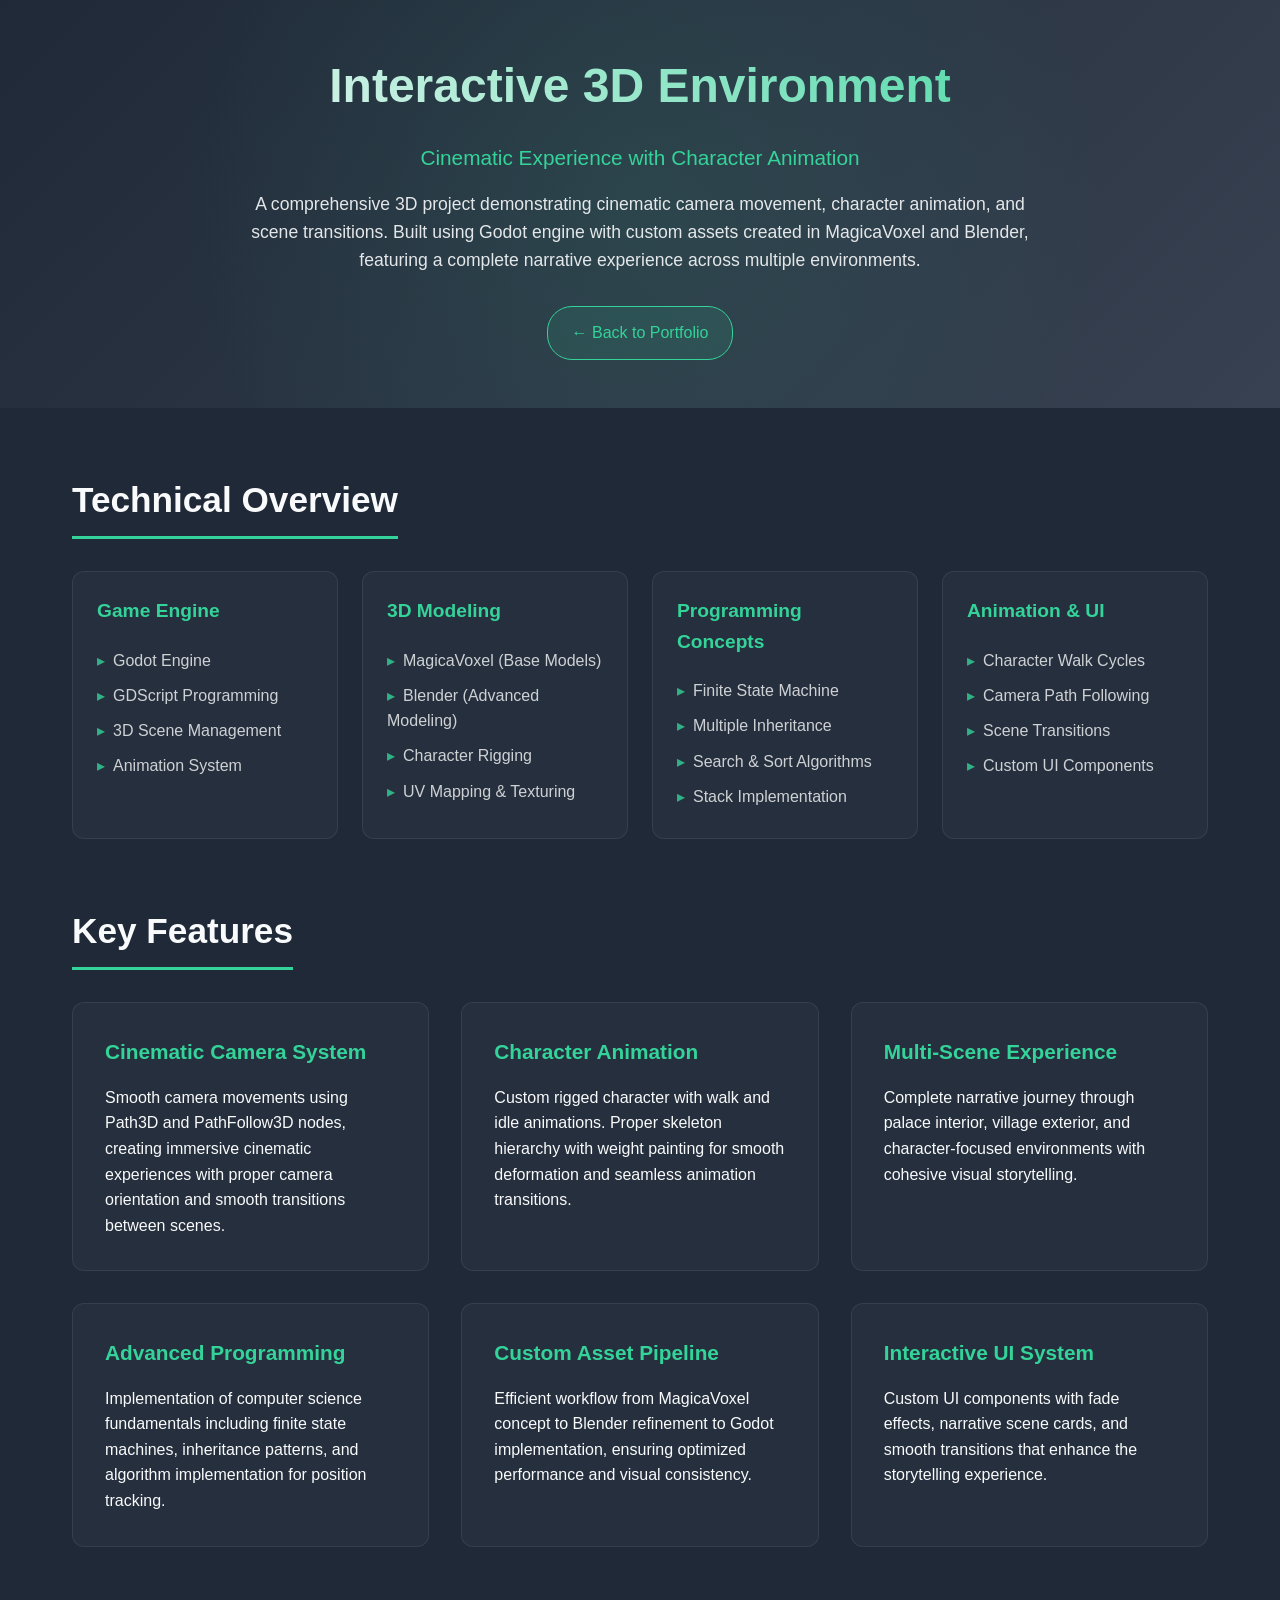
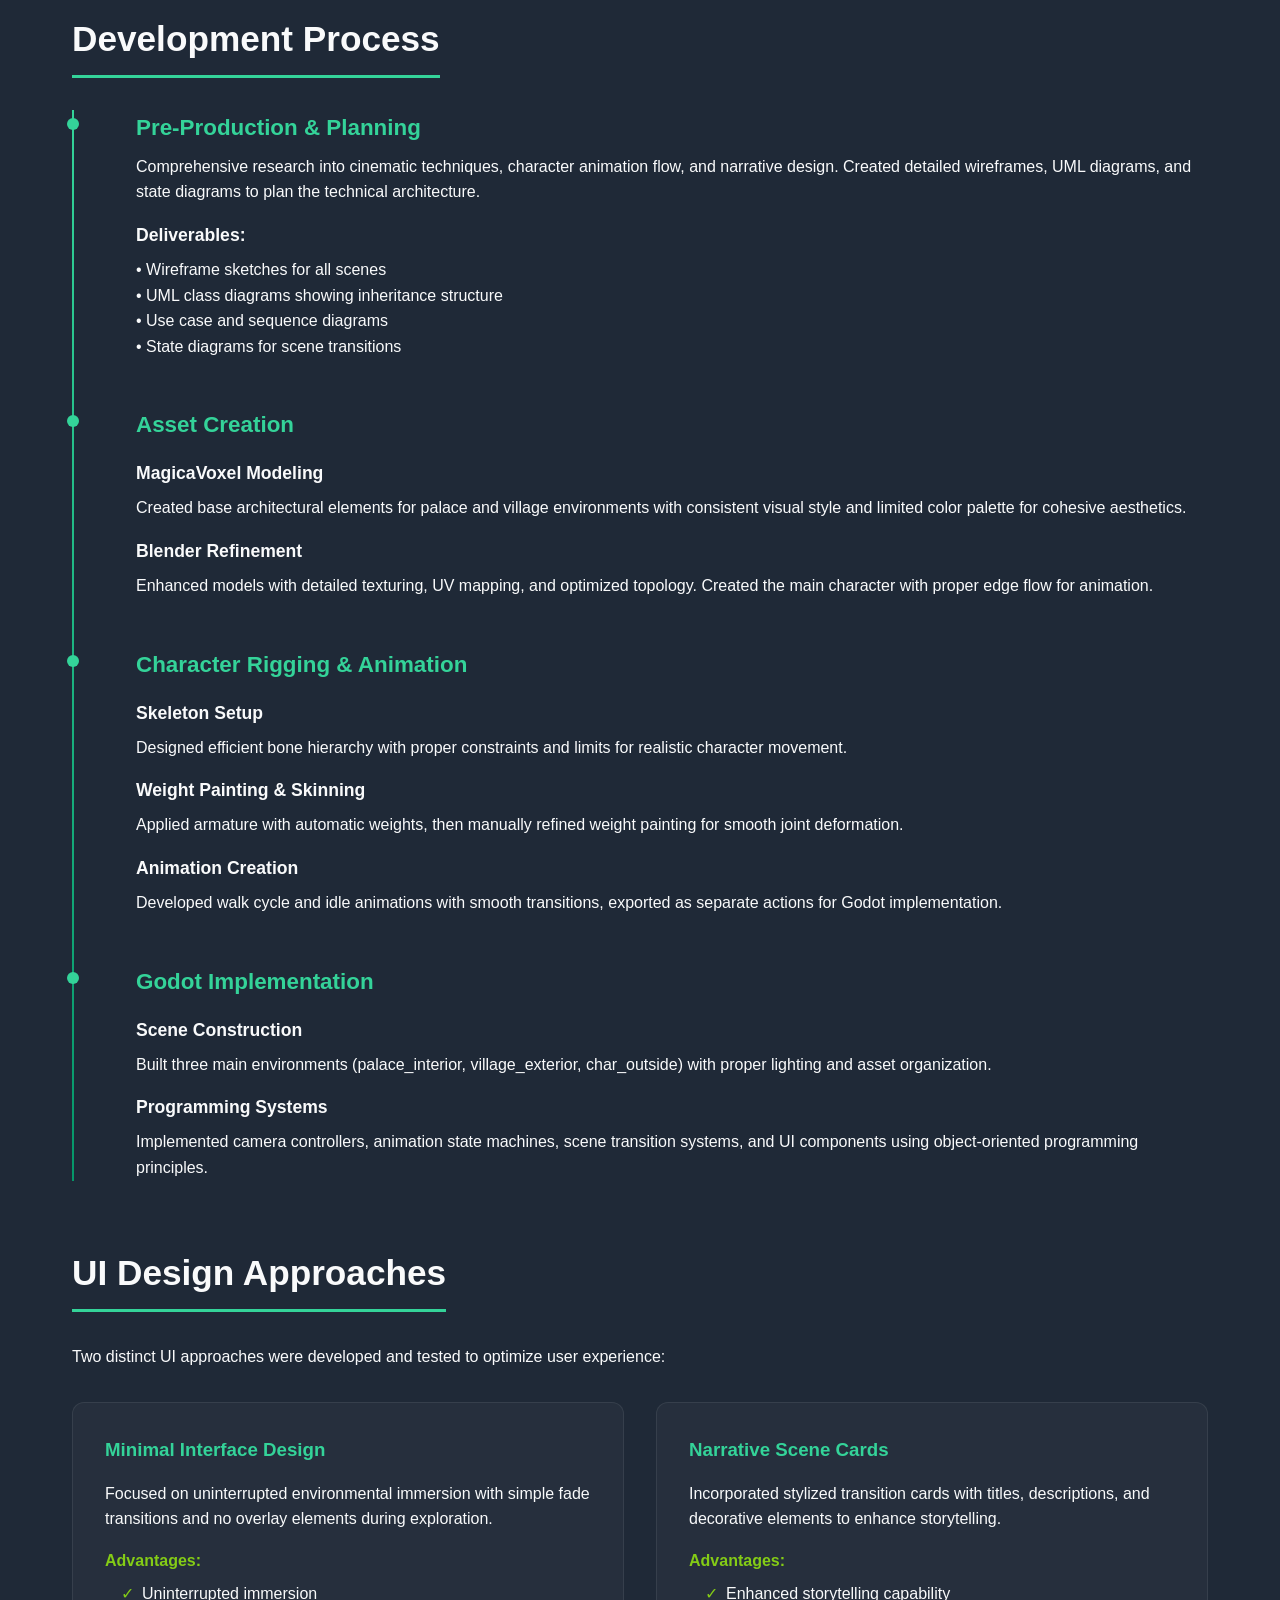
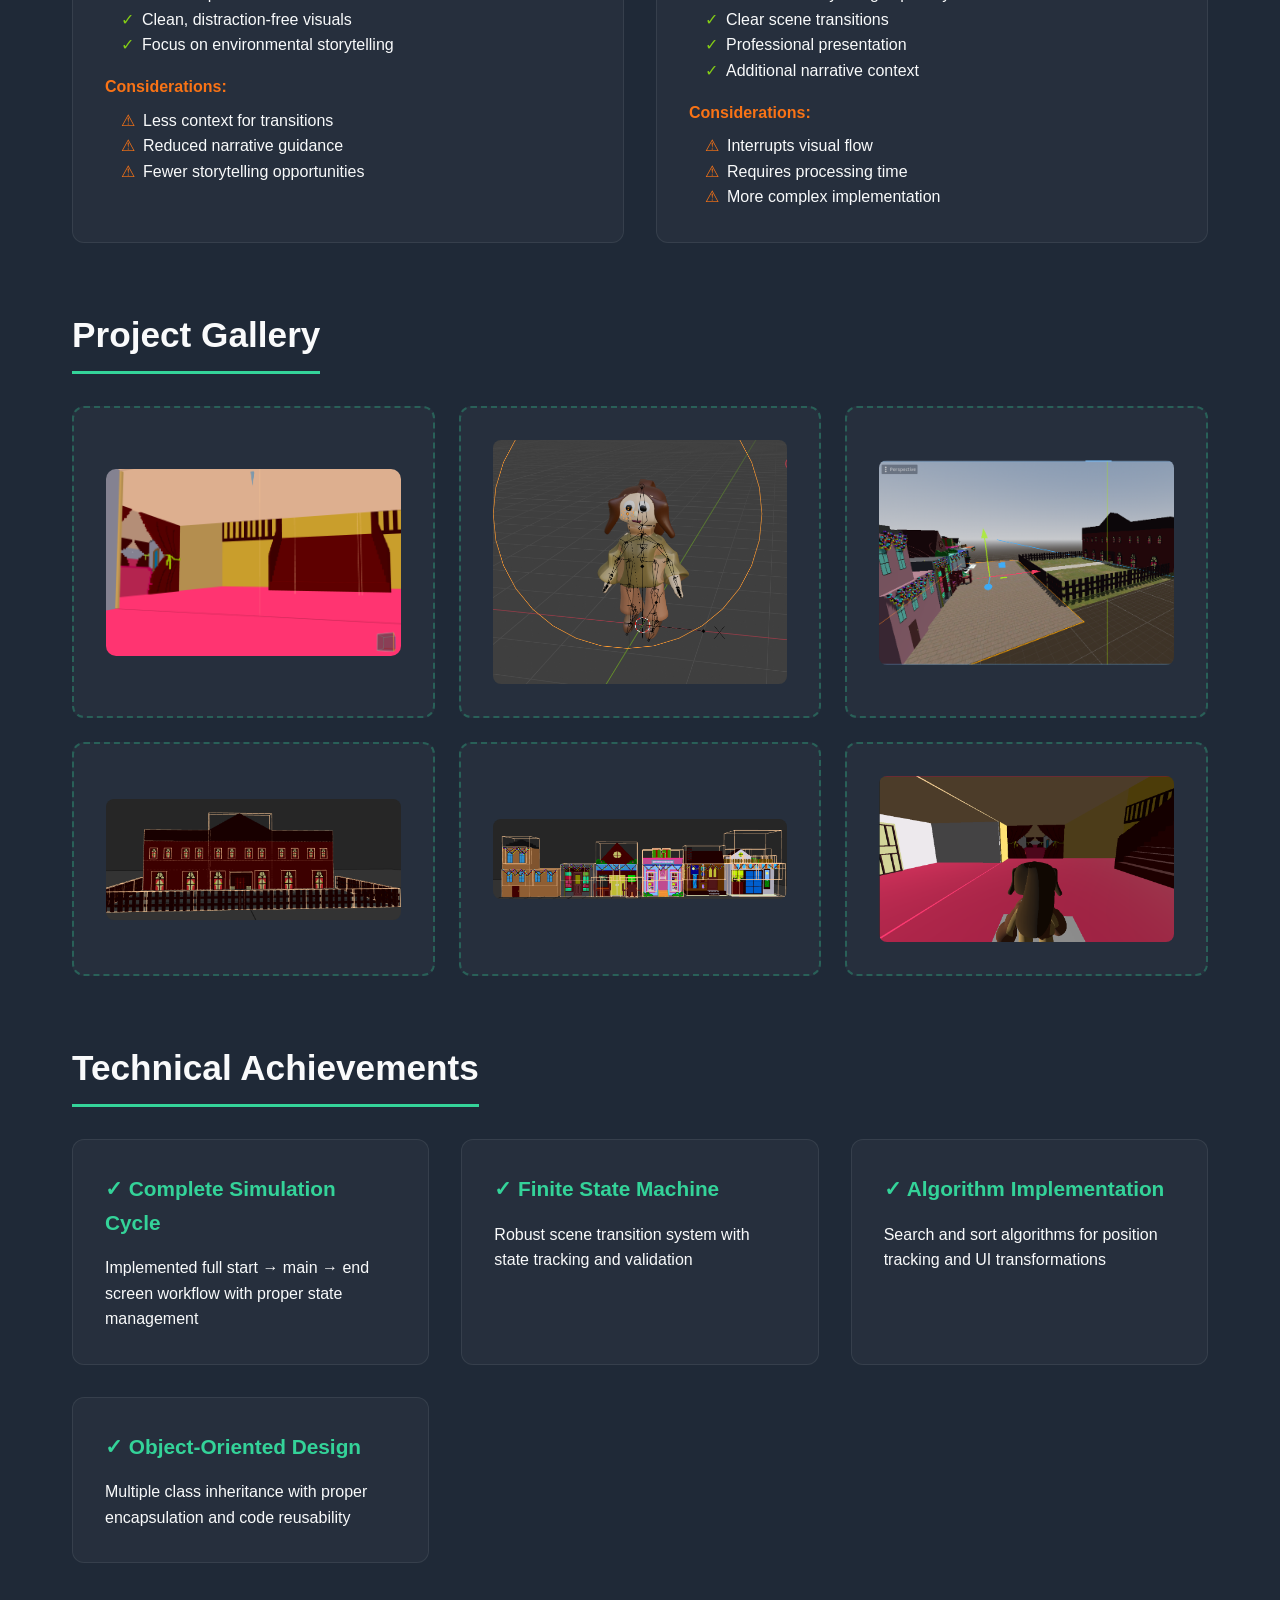
==== 3dproject.html @ ab923048 "Add portfolio" ====
<!DOCTYPE html>
<html lang="en">
<head>
    <meta charset="UTF-8">
    <meta name="viewport" content="width=device-width, initial-scale=1.0">
    <title>Interactive 3D Environment Project - Shefreen Kaur</title>
    <style>
        * {
            margin: 0;
            padding: 0;
            box-sizing: border-box;
        }

        body {
            font-family: -apple-system, BlinkMacSystemFont, 'Inter', 'Segoe UI', sans-serif;
            background-color: #1f2937;
            color: #f9fafb;
            line-height: 1.6;
        }

        /* Header */
        .header {
            background: linear-gradient(135deg, #1f2937 0%, #374151 100%);
            padding: 3rem 0;
            text-align: center;
            position: relative;
            overflow: hidden;
        }

        .header::before {
            content: '';
            position: absolute;
            top: 0;
            left: 0;
            right: 0;
            bottom: 0;
            background: radial-gradient(circle at 50% 50%, rgba(52, 211, 153, 0.1) 0%, transparent 70%);
        }

        .header-content {
            position: relative;
            z-index: 1;
            max-width: 1200px;
            margin: 0 auto;
            padding: 0 2rem;
        }

        .project-title {
            font-size: 3rem;
            font-weight: 700;
            margin-bottom: 1rem;
            background: linear-gradient(45deg, #f9fafb, #34d399);
            -webkit-background-clip: text;
            -webkit-text-fill-color: transparent;
            background-clip: text;
        }

        .project-subtitle {
            font-size: 1.3rem;
            color: #34d399;
            margin-bottom: 1rem;
        }

        .project-description {
            font-size: 1.1rem;
            max-width: 800px;
            margin: 0 auto;
            opacity: 0.9;
        }

        .back-link {
            display: inline-block;
            margin-top: 2rem;
            padding: 0.8rem 1.5rem;
            background: rgba(52, 211, 153, 0.1);
            border: 1px solid #34d399;
            border-radius: 25px;
            text-decoration: none;
            color: #34d399;
            transition: all 0.3s ease;
        }

        .back-link:hover {
            background: #34d399;
            color: #1f2937;
            transform: translateY(-2px);
        }

        /* Main Content */
        .container {
            max-width: 1200px;
            margin: 0 auto;
            padding: 4rem 2rem;
        }

        .section {
            margin-bottom: 4rem;
        }

        .section-title {
            font-size: 2.2rem;
            margin-bottom: 2rem;
            color: #f9fafb;
            font-weight: 600;
            border-bottom: 3px solid #34d399;
            padding-bottom: 0.5rem;
            display: inline-block;
        }

        /* Tech Stack */
        .tech-overview {
            display: grid;
            grid-template-columns: repeat(auto-fit, minmax(250px, 1fr));
            gap: 1.5rem;
            margin-bottom: 3rem;
        }

        .tech-category {
            background: rgba(249, 250, 251, 0.03);
            border-radius: 12px;
            padding: 1.5rem;
            border: 1px solid rgba(249, 250, 251, 0.08);
        }

        .tech-category h3 {
            color: #34d399;
            margin-bottom: 1rem;
            font-size: 1.2rem;
        }

        .tech-list {
            list-style: none;
        }

        .tech-list li {
            padding: 0.3rem 0;
            opacity: 0.8;
        }

        .tech-list li::before {
            content: '▸';
            color: #34d399;
            margin-right: 0.5rem;
        }

        /* Features Grid */
        .features-grid {
            display: grid;
            grid-template-columns: repeat(auto-fit, minmax(300px, 1fr));
            gap: 2rem;
            margin-bottom: 3rem;
        }

        .feature-card {
            background: rgba(249, 250, 251, 0.03);
            border-radius: 12px;
            padding: 2rem;
            border: 1px solid rgba(249, 250, 251, 0.08);
            transition: all 0.3s ease;
        }

        .feature-card:hover {
            transform: translateY(-5px);
            background: rgba(249, 250, 251, 0.06);
            border-color: rgba(52, 211, 153, 0.3);
        }

        .feature-card h3 {
            color: #34d399;
            margin-bottom: 1rem;
            font-size: 1.3rem;
        }

        /* Development Process */
        .process-timeline {
            position: relative;
            padding-left: 2rem;
        }

        .process-timeline::before {
            content: '';
            position: absolute;
            left: 0;
            top: 0;
            bottom: 0;
            width: 2px;
            background: linear-gradient(to bottom, #34d399, #059669);
        }

        .process-step {
            position: relative;
            margin-bottom: 3rem;
            padding-left: 2rem;
        }

        .process-step::before {
            content: '';
            position: absolute;
            left: -2rem;
            top: 0.5rem;
            width: 12px;
            height: 12px;
            background: #34d399;
            border-radius: 50%;
            transform: translateX(-5px);
        }

        .process-step h3 {
            color: #34d399;
            font-size: 1.4rem;
            margin-bottom: 0.5rem;
        }

        .process-step h4 {
            color: #f9fafb;
            font-size: 1.1rem;
            margin: 1rem 0 0.5rem 0;
        }

        /* Gallery Placeholder */
        .gallery-grid {
            display: grid;
            grid-template-columns: repeat(auto-fit, minmax(300px, 1fr));
            gap: 1.5rem;
            margin-bottom: 3rem;
        }

        .gallery-item {
            background: rgba(249, 250, 251, 0.03);
            border-radius: 12px;
            padding: 2rem;
            border: 2px dashed rgba(52, 211, 153, 0.3);
            text-align: center;
            min-height: 200px;
            display: flex;
            align-items: center;
            justify-content: center;
            flex-direction: column;
            transition: all 0.3s ease;
        }

        .gallery-item:hover {
            border-color: #34d399;
            background: rgba(52, 211, 153, 0.05);
        }

        .gallery-item h4 {
            color: #34d399;
            margin-bottom: 0.5rem;
        }

        .gallery-item p {
            opacity: 0.7;
            font-size: 0.9rem;
        }

        /* UI Comparison */
        .ui-comparison {
            display: grid;
            grid-template-columns: 1fr 1fr;
            gap: 2rem;
            margin-top: 2rem;
        }

        .ui-option {
            background: rgba(249, 250, 251, 0.03);
            border-radius: 12px;
            padding: 2rem;
            border: 1px solid rgba(249, 250, 251, 0.08);
        }

        .ui-option h3 {
            color: #34d399;
            margin-bottom: 1rem;
        }

        .pros-cons {
            margin-top: 1rem;
        }

        .pros-cons h4 {
            color: #84cc16;
            font-size: 1rem;
            margin: 1rem 0 0.5rem 0;
        }

        .pros-cons.cons h4 {
            color: #f97316;
        }

        .pros-cons ul {
            list-style: none;
            padding-left: 1rem;
        }

        .pros-cons li::before {
            content: '✓';
            color: #84cc16;
            margin-right: 0.5rem;
        }

        .pros-cons.cons li::before {
            content: '⚠';
            color: #f97316;
        }

        /* Responsive Design */
        @media (max-width: 768px) {
            .project-title {
                font-size: 2rem;
            }

            .ui-comparison {
                grid-template-columns: 1fr;
            }

            .container {
                padding: 2rem 1rem;
            }
        }

        /* Animations */
        .fade-in {
            opacity: 0;
            transform: translateY(30px);
            animation: fadeInUp 0.8s ease forwards;
        }

        @keyframes fadeInUp {
            to {
                opacity: 1;
                transform: translateY(0);
            }
        }
    </style>
</head>
<body>
    <!-- Header -->
    <header class="header">
        <div class="header-content">
            <h1 class="project-title">Interactive 3D Environment</h1>
            <p class="project-subtitle">Cinematic Experience with Character Animation</p>
            <p class="project-description">
                A comprehensive 3D project demonstrating cinematic camera movement, character animation, 
                and scene transitions. Built using Godot engine with custom assets created in MagicaVoxel 
                and Blender, featuring a complete narrative experience across multiple environments.
            </p>
            <a href="/index.html" class="back-link">← Back to Portfolio</a>
        </div>
    </header>

    <!-- Main Content -->
    <main class="container">
        <!-- Technical Overview -->
        <section class="section">
            <h2 class="section-title">Technical Overview</h2>
            <div class="tech-overview">
                <div class="tech-category">
                    <h3>Game Engine</h3>
                    <ul class="tech-list">
                        <li>Godot Engine</li>
                        <li>GDScript Programming</li>
                        <li>3D Scene Management</li>
                        <li>Animation System</li>
                    </ul>
                </div>
                <div class="tech-category">
                    <h3>3D Modeling</h3>
                    <ul class="tech-list">
                        <li>MagicaVoxel (Base Models)</li>
                        <li>Blender (Advanced Modeling)</li>
                        <li>Character Rigging</li>
                        <li>UV Mapping & Texturing</li>
                    </ul>
                </div>
                <div class="tech-category">
                    <h3>Programming Concepts</h3>
                    <ul class="tech-list">
                        <li>Finite State Machine</li>
                        <li>Multiple Inheritance</li>
                        <li>Search & Sort Algorithms</li>
                        <li>Stack Implementation</li>
                    </ul>
                </div>
                <div class="tech-category">
                    <h3>Animation & UI</h3>
                    <ul class="tech-list">
                        <li>Character Walk Cycles</li>
                        <li>Camera Path Following</li>
                        <li>Scene Transitions</li>
                        <li>Custom UI Components</li>
                    </ul>
                </div>
            </div>
        </section>

        <!-- Key Features -->
        <section class="section">
            <h2 class="section-title">Key Features</h2>
            <div class="features-grid">
                <div class="feature-card">
                    <h3>Cinematic Camera System</h3>
                    <p>Smooth camera movements using Path3D and PathFollow3D nodes, creating immersive cinematic experiences with proper camera orientation and smooth transitions between scenes.</p>
                </div>
                <div class="feature-card">
                    <h3>Character Animation</h3>
                    <p>Custom rigged character with walk and idle animations. Proper skeleton hierarchy with weight painting for smooth deformation and seamless animation transitions.</p>
                </div>
                <div class="feature-card">
                    <h3>Multi-Scene Experience</h3>
                    <p>Complete narrative journey through palace interior, village exterior, and character-focused environments with cohesive visual storytelling.</p>
                </div>
                <div class="feature-card">
                    <h3>Advanced Programming</h3>
                    <p>Implementation of computer science fundamentals including finite state machines, inheritance patterns, and algorithm implementation for position tracking.</p>
                </div>
                <div class="feature-card">
                    <h3>Custom Asset Pipeline</h3>
                    <p>Efficient workflow from MagicaVoxel concept to Blender refinement to Godot implementation, ensuring optimized performance and visual consistency.</p>
                </div>
                <div class="feature-card">
                    <h3>Interactive UI System</h3>
                    <p>Custom UI components with fade effects, narrative scene cards, and smooth transitions that enhance the storytelling experience.</p>
                </div>
            </div>
        </section>

        <!-- Development Process -->
        <section class="section">
            <h2 class="section-title">Development Process</h2>
            <div class="process-timeline">
                <div class="process-step">
                    <h3>Pre-Production & Planning</h3>
                    <p>Comprehensive research into cinematic techniques, character animation flow, and narrative design. Created detailed wireframes, UML diagrams, and state diagrams to plan the technical architecture.</p>
                    <h4>Deliverables:</h4>
                    <p>• Wireframe sketches for all scenes<br>• UML class diagrams showing inheritance structure<br>• Use case and sequence diagrams<br>• State diagrams for scene transitions</p>
                </div>

                <div class="process-step">
                    <h3>Asset Creation</h3>
                    <h4>MagicaVoxel Modeling</h4>
                    <p>Created base architectural elements for palace and village environments with consistent visual style and limited color palette for cohesive aesthetics.</p>
                    
                    <h4>Blender Refinement</h4>
                    <p>Enhanced models with detailed texturing, UV mapping, and optimized topology. Created the main character with proper edge flow for animation.</p>
                </div>

                <div class="process-step">
                    <h3>Character Rigging & Animation</h3>
                    <h4>Skeleton Setup</h4>
                    <p>Designed efficient bone hierarchy with proper constraints and limits for realistic character movement.</p>
                    
                    <h4>Weight Painting & Skinning</h4>
                    <p>Applied armature with automatic weights, then manually refined weight painting for smooth joint deformation.</p>
                    
                    <h4>Animation Creation</h4>
                    <p>Developed walk cycle and idle animations with smooth transitions, exported as separate actions for Godot implementation.</p>
                </div>

                <div class="process-step">
                    <h3>Godot Implementation</h3>
                    <h4>Scene Construction</h4>
                    <p>Built three main environments (palace_interior, village_exterior, char_outside) with proper lighting and asset organization.</p>
                    
                    <h4>Programming Systems</h4>
                    <p>Implemented camera controllers, animation state machines, scene transition systems, and UI components using object-oriented programming principles.</p>
                </div>
            </div>
        </section>

        <!-- UI Design Comparison -->
        <section class="section">
            <h2 class="section-title">UI Design Approaches</h2>
            <p>Two distinct UI approaches were developed and tested to optimize user experience:</p>
            
            <div class="ui-comparison">
                <div class="ui-option">
                    <h3>Minimal Interface Design</h3>
                    <p>Focused on uninterrupted environmental immersion with simple fade transitions and no overlay elements during exploration.</p>
                    
                    <div class="pros-cons">
                        <h4>Advantages:</h4>
                        <ul>
                            <li>Uninterrupted immersion</li>
                            <li>Clean, distraction-free visuals</li>
                            <li>Focus on environmental storytelling</li>
                        </ul>
                    </div>
                    
                    <div class="pros-cons cons">
                        <h4>Considerations:</h4>
                        <ul>
                            <li>Less context for transitions</li>
                            <li>Reduced narrative guidance</li>
                            <li>Fewer storytelling opportunities</li>
                        </ul>
                    </div>
                </div>

                <div class="ui-option">
                    <h3>Narrative Scene Cards</h3>
                    <p>Incorporated stylized transition cards with titles, descriptions, and decorative elements to enhance storytelling.</p>
                    
                    <div class="pros-cons">
                        <h4>Advantages:</h4>
                        <ul>
                            <li>Enhanced storytelling capability</li>
                            <li>Clear scene transitions</li>
                            <li>Professional presentation</li>
                            <li>Additional narrative context</li>
                        </ul>
                    </div>
                    
                    <div class="pros-cons cons">
                        <h4>Considerations:</h4>
                        <ul>
                            <li>Interrupts visual flow</li>
                            <li>Requires processing time</li>
                            <li>More complex implementation</li>
                        </ul>
                    </div>
                </div>
            </div>
        </section>

        <!-- Gallery Section -->
        <section class="section">
            <h2 class="section-title">Project Gallery</h2>
            <div class="gallery-grid">
                <div class="gallery-item">
                    <img src="images/palace-interior.png" alt="Scene" style="width: 100%; border-radius: 10px;">
                   
                </div>
                <div class="gallery-item">
                    <img src="images/character-rigging.png" alt="Scene" style="width: 100%; border-radius: 8px;">
                    
                </div>
                <div class="gallery-item">
                    <img src="images/village-exterior.png" alt="Scene" style="width: 100%; border-radius: 8px;">
                   
                </div>
                <div class="gallery-item">
                    <img src="images/palace-exterior.png" alt="Scene" style="width: 100%; border-radius: 8px;">
                    </p>
                </div>
                <div class="gallery-item">
                    <img src="images/buildings.png" alt="Scene" style="width: 100%; border-radius: 8px;">
                    
                </div>
                <div class="gallery-item">
                    <img src="images/character-inside.png" alt="Scene" style="width: 100%; border-radius: 8px;">
                    
                </div>
            </div>
            
        </section>

        <!-- Technical Achievements -->
        <section class="section">
            <h2 class="section-title">Technical Achievements</h2>
            <div class="features-grid">
                <div class="feature-card">
                    <h3>✓ Complete Simulation Cycle</h3>
                    <p>Implemented full start → main → end screen workflow with proper state management</p>
                </div>
                <div class="feature-card">
                    <h3>✓ Finite State Machine</h3>
                    <p>Robust scene transition system with state tracking and validation</p>
                </div>
                <div class="feature-card">
                    <h3>✓ Algorithm Implementation</h3>
                    <p>Search and sort algorithms for position tracking and UI transformations</p>
                </div>
                <div class="feature-card">
                    <h3>✓ Object-Oriented Design</h3>
                    <p>Multiple class inheritance with proper encapsulation and code reusability</p>
                </div>
            </div>
        </section>
    </main>

    <script>
        // Add fade-in animations
        const observerOptions = {
            threshold: 0.1,
            rootMargin: '0px 0px -50px 0px'
        };

        const observer = new IntersectionObserver((entries) => {
            entries.forEach(entry => {
                if (entry.isIntersecting) {
                    entry.target.style.animationDelay = '0.1s';
                    entry.target.classList.add('fade-in');
                }
            });
        }, observerOptions);

        // Observe sections for animation
        document.querySelectorAll('.section, .feature-card, .tech-category').forEach(el => {
            observer.observe(el);
        });
    </script>
</body>
</html>
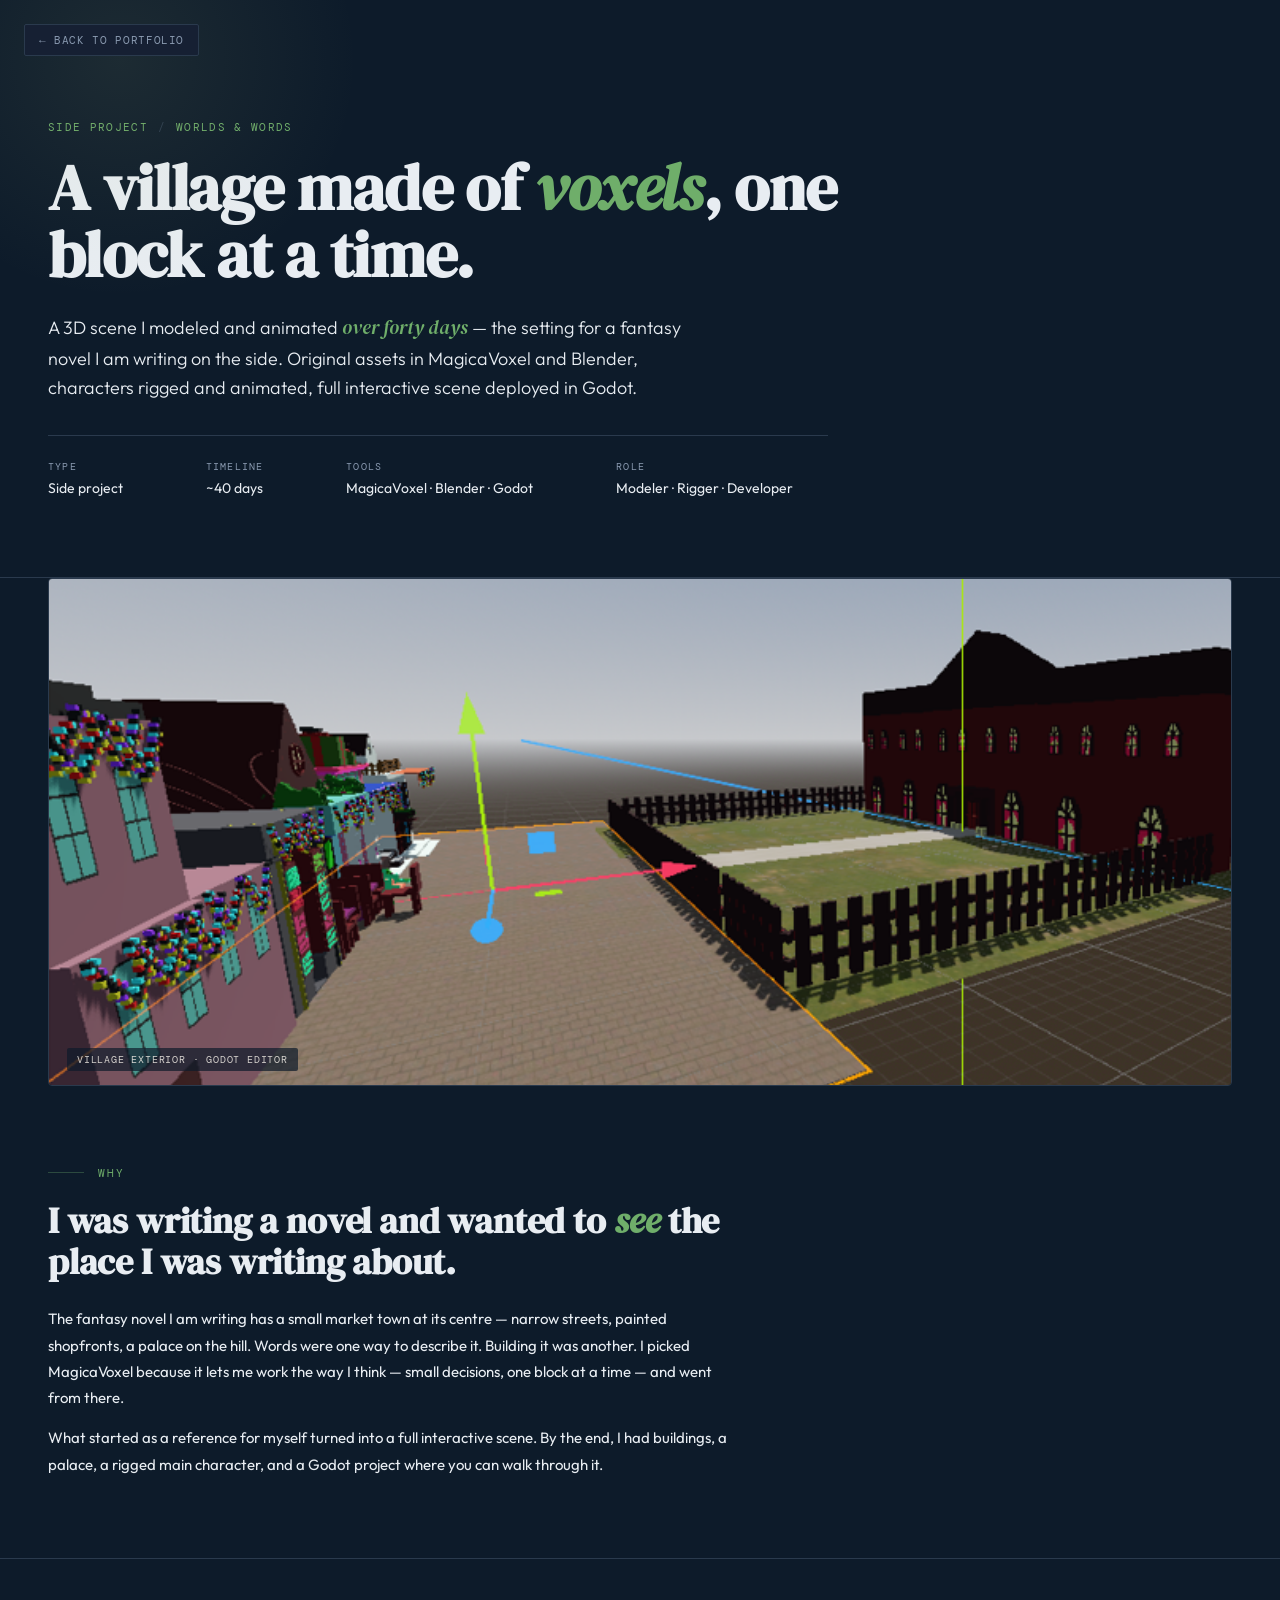
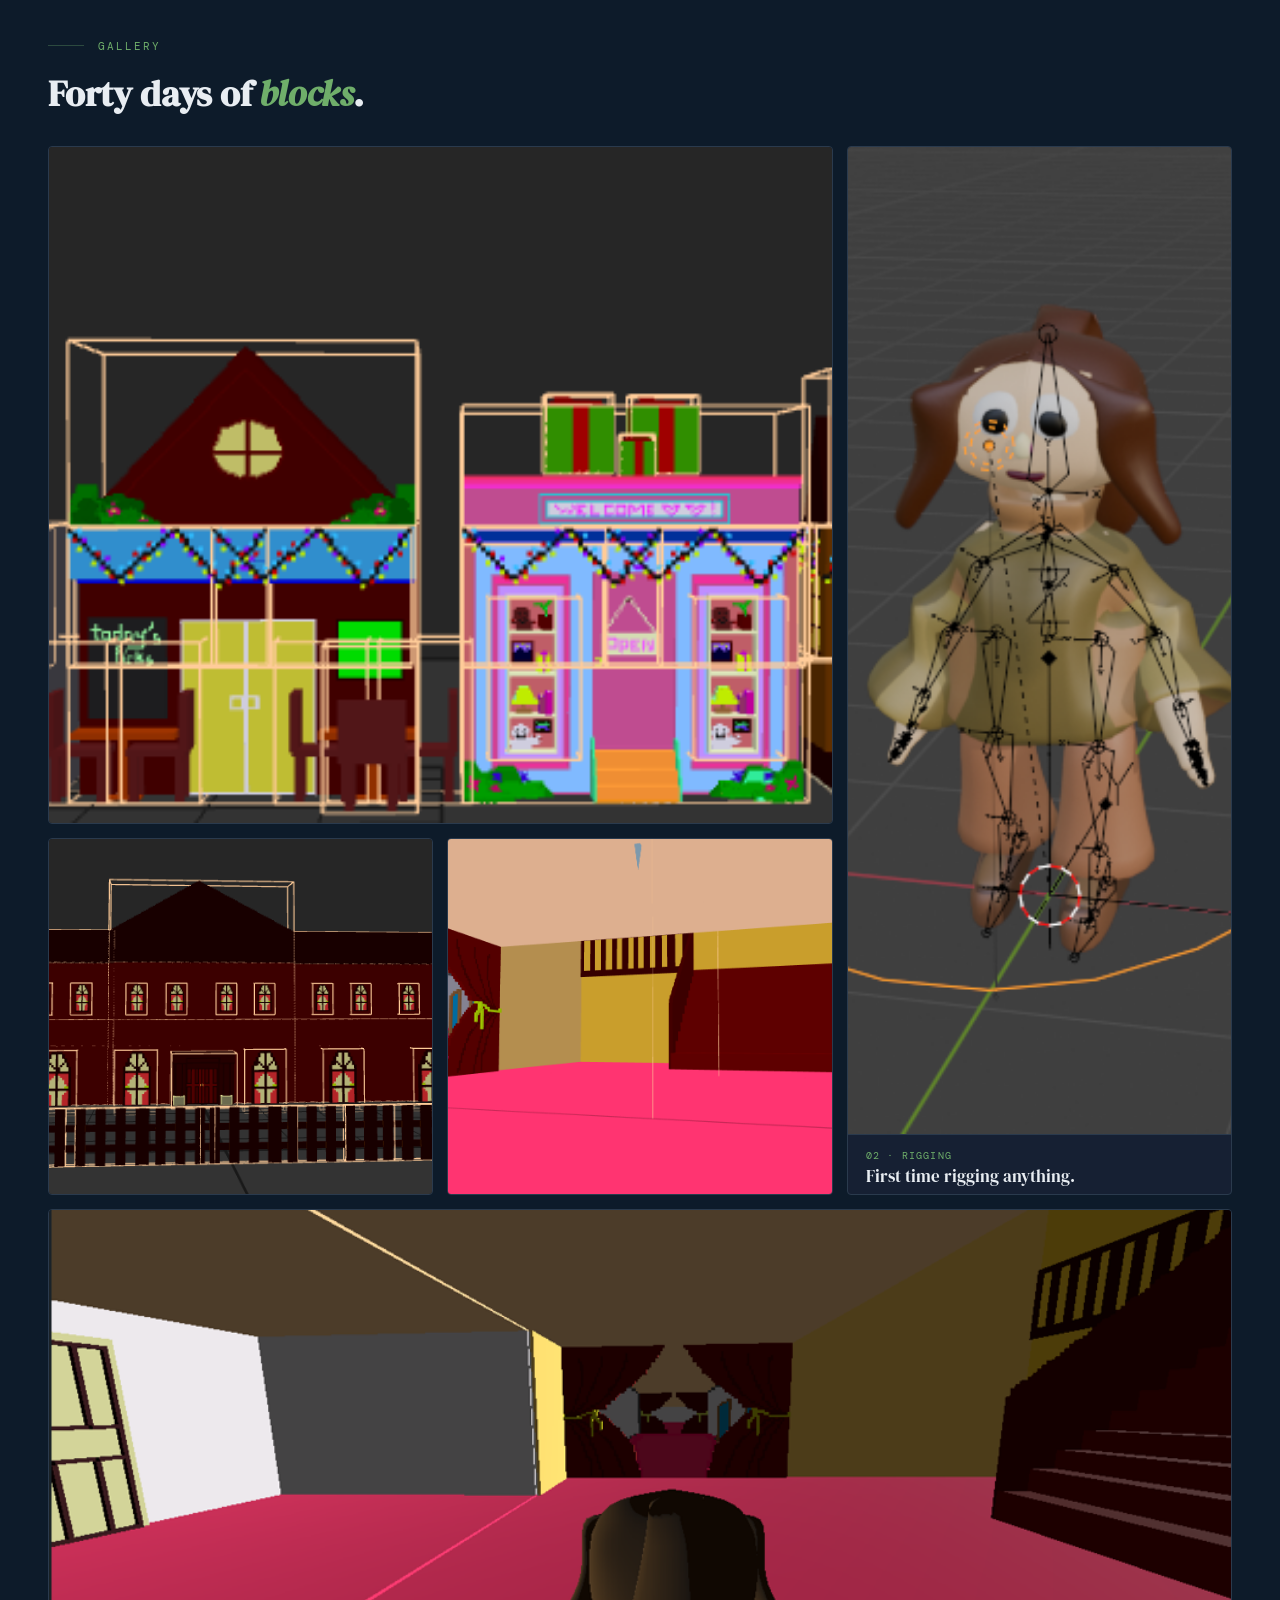
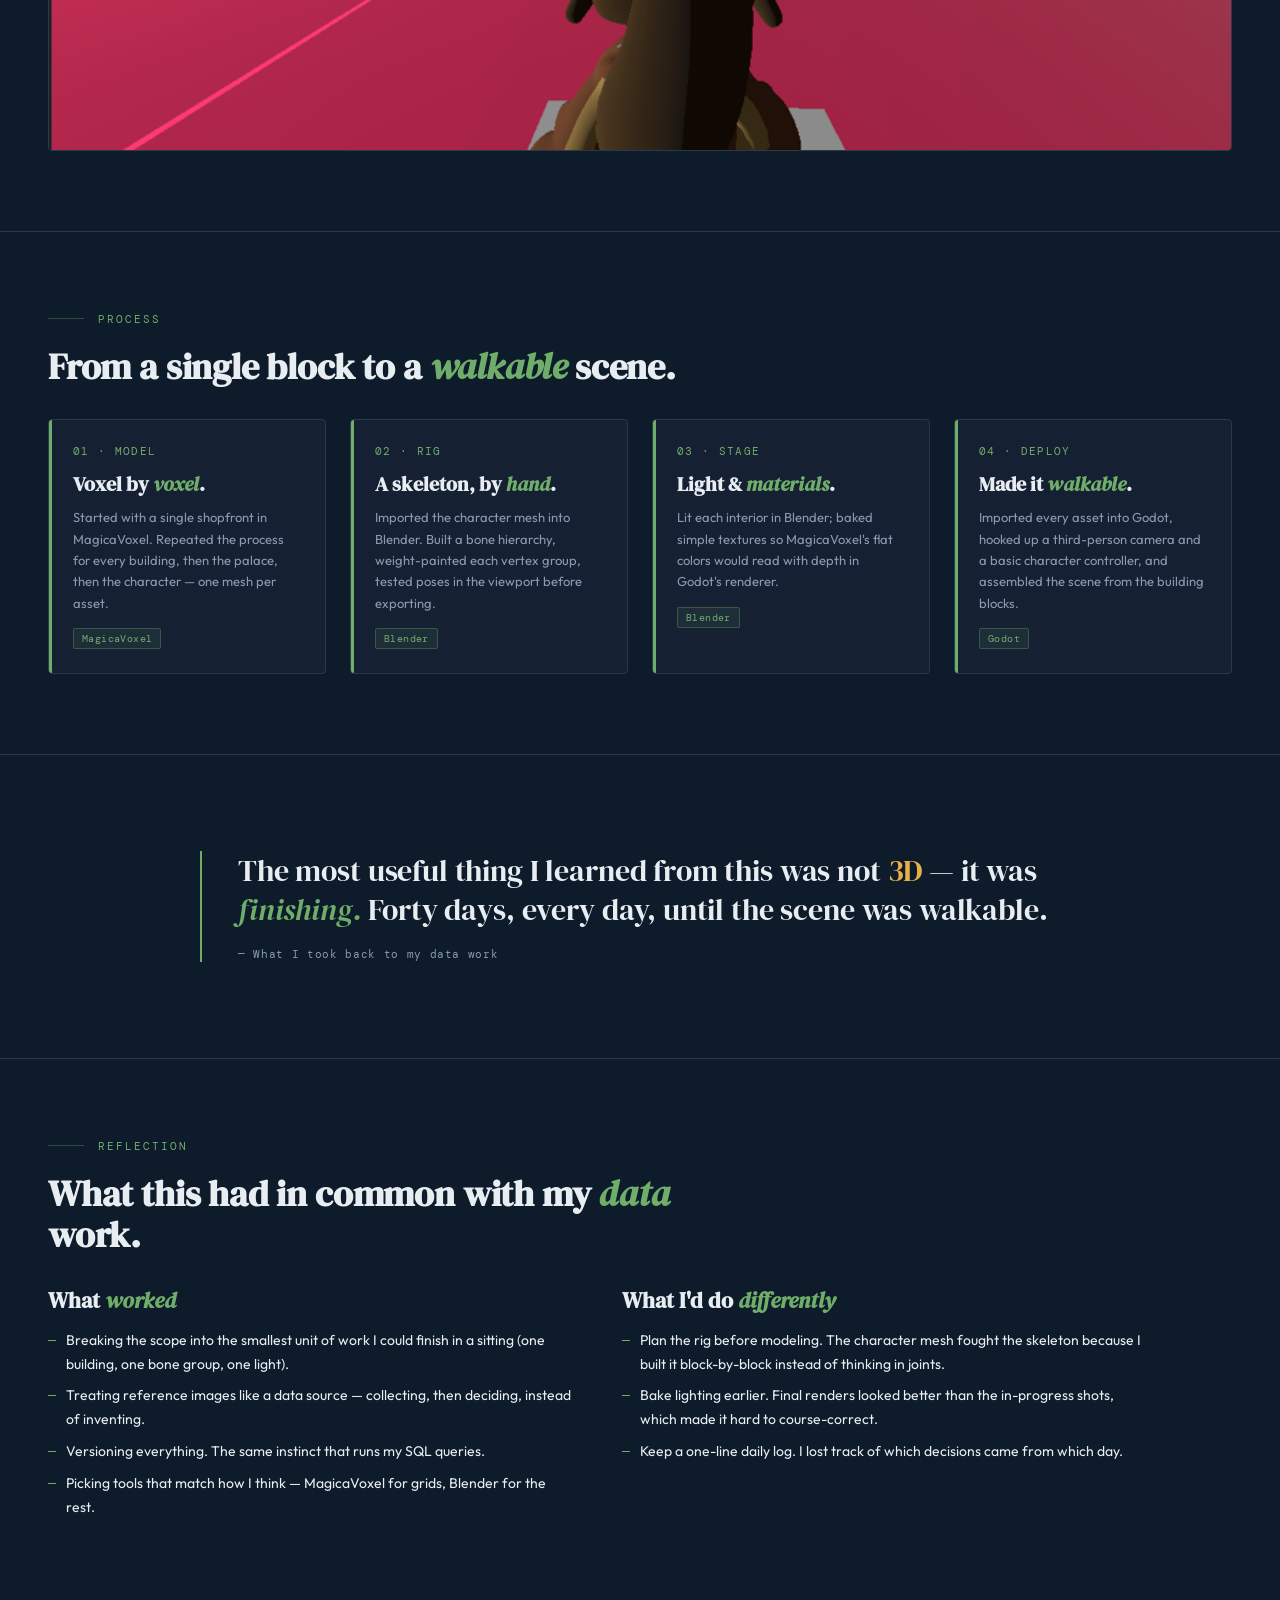
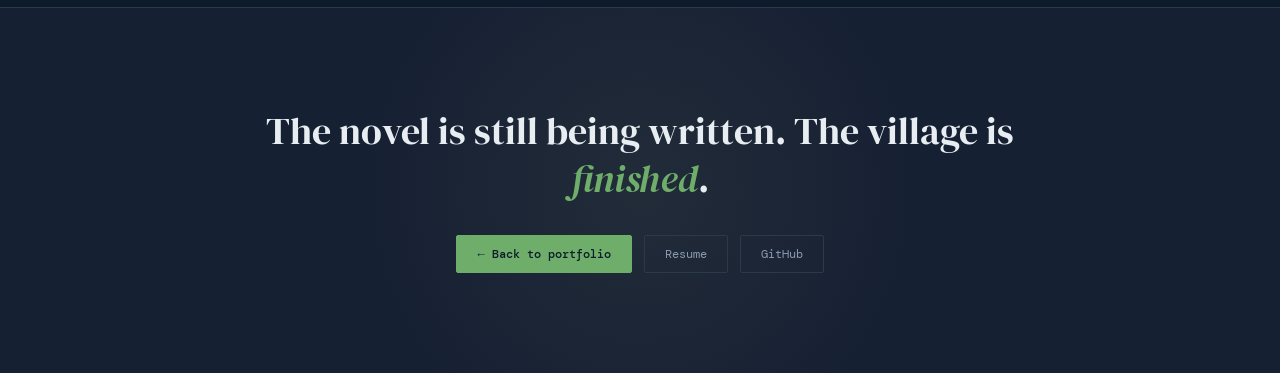
==== commit 101425e4: "making changes" ====
--- a/3dproject.html
+++ b/3dproject.html
@@ -1,604 +1,335 @@
-<!DOCTYPE html>
-<html lang="en">
-<head>
-    <meta charset="UTF-8">
-    <meta name="viewport" content="width=device-width, initial-scale=1.0">
-    <title>Interactive 3D Environment Project - Shefreen Kaur</title>
-    <style>
-        * {
-            margin: 0;
-            padding: 0;
-            box-sizing: border-box;
-        }
-
-        body {
-            font-family: -apple-system, BlinkMacSystemFont, 'Inter', 'Segoe UI', sans-serif;
-            background-color: #1f2937;
-            color: #f9fafb;
-            line-height: 1.6;
-        }
-
-        /* Header */
-        .header {
-            background: linear-gradient(135deg, #1f2937 0%, #374151 100%);
-            padding: 3rem 0;
-            text-align: center;
-            position: relative;
-            overflow: hidden;
-        }
-
-        .header::before {
-            content: '';
-            position: absolute;
-            top: 0;
-            left: 0;
-            right: 0;
-            bottom: 0;
-            background: radial-gradient(circle at 50% 50%, rgba(52, 211, 153, 0.1) 0%, transparent 70%);
-        }
-
-        .header-content {
-            position: relative;
-            z-index: 1;
-            max-width: 1200px;
-            margin: 0 auto;
-            padding: 0 2rem;
-        }
-
-        .project-title {
-            font-size: 3rem;
-            font-weight: 700;
-            margin-bottom: 1rem;
-            background: linear-gradient(45deg, #f9fafb, #34d399);
-            -webkit-background-clip: text;
-            -webkit-text-fill-color: transparent;
-            background-clip: text;
-        }
-
-        .project-subtitle {
-            font-size: 1.3rem;
-            color: #34d399;
-            margin-bottom: 1rem;
-        }
-
-        .project-description {
-            font-size: 1.1rem;
-            max-width: 800px;
-            margin: 0 auto;
-            opacity: 0.9;
-        }
-
-        .back-link {
-            display: inline-block;
-            margin-top: 2rem;
-            padding: 0.8rem 1.5rem;
-            background: rgba(52, 211, 153, 0.1);
-            border: 1px solid #34d399;
-            border-radius: 25px;
-            text-decoration: none;
-            color: #34d399;
-            transition: all 0.3s ease;
-        }
-
-        .back-link:hover {
-            background: #34d399;
-            color: #1f2937;
-            transform: translateY(-2px);
-        }
-
-        /* Main Content */
-        .container {
-            max-width: 1200px;
-            margin: 0 auto;
-            padding: 4rem 2rem;
-        }
-
-        .section {
-            margin-bottom: 4rem;
-        }
-
-        .section-title {
-            font-size: 2.2rem;
-            margin-bottom: 2rem;
-            color: #f9fafb;
-            font-weight: 600;
-            border-bottom: 3px solid #34d399;
-            padding-bottom: 0.5rem;
-            display: inline-block;
-        }
-
-        /* Tech Stack */
-        .tech-overview {
-            display: grid;
-            grid-template-columns: repeat(auto-fit, minmax(250px, 1fr));
-            gap: 1.5rem;
-            margin-bottom: 3rem;
-        }
-
-        .tech-category {
-            background: rgba(249, 250, 251, 0.03);
-            border-radius: 12px;
-            padding: 1.5rem;
-            border: 1px solid rgba(249, 250, 251, 0.08);
-        }
-
-        .tech-category h3 {
-            color: #34d399;
-            margin-bottom: 1rem;
-            font-size: 1.2rem;
-        }
-
-        .tech-list {
-            list-style: none;
-        }
-
-        .tech-list li {
-            padding: 0.3rem 0;
-            opacity: 0.8;
-        }
-
-        .tech-list li::before {
-            content: '▸';
-            color: #34d399;
-            margin-right: 0.5rem;
-        }
-
-        /* Features Grid */
-        .features-grid {
-            display: grid;
-            grid-template-columns: repeat(auto-fit, minmax(300px, 1fr));
-            gap: 2rem;
-            margin-bottom: 3rem;
-        }
-
-        .feature-card {
-            background: rgba(249, 250, 251, 0.03);
-            border-radius: 12px;
-            padding: 2rem;
-            border: 1px solid rgba(249, 250, 251, 0.08);
-            transition: all 0.3s ease;
-        }
-
-        .feature-card:hover {
-            transform: translateY(-5px);
-            background: rgba(249, 250, 251, 0.06);
-            border-color: rgba(52, 211, 153, 0.3);
-        }
-
-        .feature-card h3 {
-            color: #34d399;
-            margin-bottom: 1rem;
-            font-size: 1.3rem;
-        }
-
-        /* Development Process */
-        .process-timeline {
-            position: relative;
-            padding-left: 2rem;
-        }
-
-        .process-timeline::before {
-            content: '';
-            position: absolute;
-            left: 0;
-            top: 0;
-            bottom: 0;
-            width: 2px;
-            background: linear-gradient(to bottom, #34d399, #059669);
-        }
-
-        .process-step {
-            position: relative;
-            margin-bottom: 3rem;
-            padding-left: 2rem;
-        }
-
-        .process-step::before {
-            content: '';
-            position: absolute;
-            left: -2rem;
-            top: 0.5rem;
-            width: 12px;
-            height: 12px;
-            background: #34d399;
-            border-radius: 50%;
-            transform: translateX(-5px);
-        }
-
-        .process-step h3 {
-            color: #34d399;
-            font-size: 1.4rem;
-            margin-bottom: 0.5rem;
-        }
-
-        .process-step h4 {
-            color: #f9fafb;
-            font-size: 1.1rem;
-            margin: 1rem 0 0.5rem 0;
-        }
-
-        /* Gallery Placeholder */
-        .gallery-grid {
-            display: grid;
-            grid-template-columns: repeat(auto-fit, minmax(300px, 1fr));
-            gap: 1.5rem;
-            margin-bottom: 3rem;
-        }
-
-        .gallery-item {
-            background: rgba(249, 250, 251, 0.03);
-            border-radius: 12px;
-            padding: 2rem;
-            border: 2px dashed rgba(52, 211, 153, 0.3);
-            text-align: center;
-            min-height: 200px;
-            display: flex;
-            align-items: center;
-            justify-content: center;
-            flex-direction: column;
-            transition: all 0.3s ease;
-        }
-
-        .gallery-item:hover {
-            border-color: #34d399;
-            background: rgba(52, 211, 153, 0.05);
-        }
-
-        .gallery-item h4 {
-            color: #34d399;
-            margin-bottom: 0.5rem;
-        }
-
-        .gallery-item p {
-            opacity: 0.7;
-            font-size: 0.9rem;
-        }
-
-        /* UI Comparison */
-        .ui-comparison {
-            display: grid;
-            grid-template-columns: 1fr 1fr;
-            gap: 2rem;
-            margin-top: 2rem;
-        }
-
-        .ui-option {
-            background: rgba(249, 250, 251, 0.03);
-            border-radius: 12px;
-            padding: 2rem;
-            border: 1px solid rgba(249, 250, 251, 0.08);
-        }
-
-        .ui-option h3 {
-            color: #34d399;
-            margin-bottom: 1rem;
-        }
-
-        .pros-cons {
-            margin-top: 1rem;
-        }
-
-        .pros-cons h4 {
-            color: #84cc16;
-            font-size: 1rem;
-            margin: 1rem 0 0.5rem 0;
-        }
-
-        .pros-cons.cons h4 {
-            color: #f97316;
-        }
-
-        .pros-cons ul {
-            list-style: none;
-            padding-left: 1rem;
-        }
-
-        .pros-cons li::before {
-            content: '✓';
-            color: #84cc16;
-            margin-right: 0.5rem;
-        }
-
-        .pros-cons.cons li::before {
-            content: '⚠';
-            color: #f97316;
-        }
-
-        /* Responsive Design */
-        @media (max-width: 768px) {
-            .project-title {
-                font-size: 2rem;
-            }
-
-            .ui-comparison {
-                grid-template-columns: 1fr;
-            }
-
-            .container {
-                padding: 2rem 1rem;
-            }
-        }
-
-        /* Animations */
-        .fade-in {
-            opacity: 0;
-            transform: translateY(30px);
-            animation: fadeInUp 0.8s ease forwards;
-        }
-
-        @keyframes fadeInUp {
-            to {
-                opacity: 1;
-                transform: translateY(0);
-            }
-        }
-    </style>
-</head>
-<body>
-    <!-- Header -->
-    <header class="header">
-        <div class="header-content">
-            <h1 class="project-title">Interactive 3D Environment</h1>
-            <p class="project-subtitle">Cinematic Experience with Character Animation</p>
-            <p class="project-description">
-                A comprehensive 3D project demonstrating cinematic camera movement, character animation, 
-                and scene transitions. Built using Godot engine with custom assets created in MagicaVoxel 
-                and Blender, featuring a complete narrative experience across multiple environments.
-            </p>
-            <a href="/index.html" class="back-link">← Back to Portfolio</a>
-        </div>
-    </header>
-
-    <!-- Main Content -->
-    <main class="container">
-        <!-- Technical Overview -->
-        <section class="section">
-            <h2 class="section-title">Technical Overview</h2>
-            <div class="tech-overview">
-                <div class="tech-category">
-                    <h3>Game Engine</h3>
-                    <ul class="tech-list">
-                        <li>Godot Engine</li>
-                        <li>GDScript Programming</li>
-                        <li>3D Scene Management</li>
-                        <li>Animation System</li>
-                    </ul>
-                </div>
-                <div class="tech-category">
-                    <h3>3D Modeling</h3>
-                    <ul class="tech-list">
-                        <li>MagicaVoxel (Base Models)</li>
-                        <li>Blender (Advanced Modeling)</li>
-                        <li>Character Rigging</li>
-                        <li>UV Mapping & Texturing</li>
-                    </ul>
-                </div>
-                <div class="tech-category">
-                    <h3>Programming Concepts</h3>
-                    <ul class="tech-list">
-                        <li>Finite State Machine</li>
-                        <li>Multiple Inheritance</li>
-                        <li>Search & Sort Algorithms</li>
-                        <li>Stack Implementation</li>
-                    </ul>
-                </div>
-                <div class="tech-category">
-                    <h3>Animation & UI</h3>
-                    <ul class="tech-list">
-                        <li>Character Walk Cycles</li>
-                        <li>Camera Path Following</li>
-                        <li>Scene Transitions</li>
-                        <li>Custom UI Components</li>
-                    </ul>
-                </div>
-            </div>
-        </section>
-
-        <!-- Key Features -->
-        <section class="section">
-            <h2 class="section-title">Key Features</h2>
-            <div class="features-grid">
-                <div class="feature-card">
-                    <h3>Cinematic Camera System</h3>
-                    <p>Smooth camera movements using Path3D and PathFollow3D nodes, creating immersive cinematic experiences with proper camera orientation and smooth transitions between scenes.</p>
-                </div>
-                <div class="feature-card">
-                    <h3>Character Animation</h3>
-                    <p>Custom rigged character with walk and idle animations. Proper skeleton hierarchy with weight painting for smooth deformation and seamless animation transitions.</p>
-                </div>
-                <div class="feature-card">
-                    <h3>Multi-Scene Experience</h3>
-                    <p>Complete narrative journey through palace interior, village exterior, and character-focused environments with cohesive visual storytelling.</p>
-                </div>
-                <div class="feature-card">
-                    <h3>Advanced Programming</h3>
-                    <p>Implementation of computer science fundamentals including finite state machines, inheritance patterns, and algorithm implementation for position tracking.</p>
-                </div>
-                <div class="feature-card">
-                    <h3>Custom Asset Pipeline</h3>
-                    <p>Efficient workflow from MagicaVoxel concept to Blender refinement to Godot implementation, ensuring optimized performance and visual consistency.</p>
-                </div>
-                <div class="feature-card">
-                    <h3>Interactive UI System</h3>
-                    <p>Custom UI components with fade effects, narrative scene cards, and smooth transitions that enhance the storytelling experience.</p>
-                </div>
-            </div>
-        </section>
-
-        <!-- Development Process -->
-        <section class="section">
-            <h2 class="section-title">Development Process</h2>
-            <div class="process-timeline">
-                <div class="process-step">
-                    <h3>Pre-Production & Planning</h3>
-                    <p>Comprehensive research into cinematic techniques, character animation flow, and narrative design. Created detailed wireframes, UML diagrams, and state diagrams to plan the technical architecture.</p>
-                    <h4>Deliverables:</h4>
-                    <p>• Wireframe sketches for all scenes<br>• UML class diagrams showing inheritance structure<br>• Use case and sequence diagrams<br>• State diagrams for scene transitions</p>
-                </div>
-
-                <div class="process-step">
-                    <h3>Asset Creation</h3>
-                    <h4>MagicaVoxel Modeling</h4>
-                    <p>Created base architectural elements for palace and village environments with consistent visual style and limited color palette for cohesive aesthetics.</p>
-                    
-                    <h4>Blender Refinement</h4>
-                    <p>Enhanced models with detailed texturing, UV mapping, and optimized topology. Created the main character with proper edge flow for animation.</p>
-                </div>
-
-                <div class="process-step">
-                    <h3>Character Rigging & Animation</h3>
-                    <h4>Skeleton Setup</h4>
-                    <p>Designed efficient bone hierarchy with proper constraints and limits for realistic character movement.</p>
-                    
-                    <h4>Weight Painting & Skinning</h4>
-                    <p>Applied armature with automatic weights, then manually refined weight painting for smooth joint deformation.</p>
-                    
-                    <h4>Animation Creation</h4>
-                    <p>Developed walk cycle and idle animations with smooth transitions, exported as separate actions for Godot implementation.</p>
-                </div>
-
-                <div class="process-step">
-                    <h3>Godot Implementation</h3>
-                    <h4>Scene Construction</h4>
-                    <p>Built three main environments (palace_interior, village_exterior, char_outside) with proper lighting and asset organization.</p>
-                    
-                    <h4>Programming Systems</h4>
-                    <p>Implemented camera controllers, animation state machines, scene transition systems, and UI components using object-oriented programming principles.</p>
-                </div>
-            </div>
-        </section>
-
-        <!-- UI Design Comparison -->
-        <section class="section">
-            <h2 class="section-title">UI Design Approaches</h2>
-            <p>Two distinct UI approaches were developed and tested to optimize user experience:</p>
-            
-            <div class="ui-comparison">
-                <div class="ui-option">
-                    <h3>Minimal Interface Design</h3>
-                    <p>Focused on uninterrupted environmental immersion with simple fade transitions and no overlay elements during exploration.</p>
-                    
-                    <div class="pros-cons">
-                        <h4>Advantages:</h4>
-                        <ul>
-                            <li>Uninterrupted immersion</li>
-                            <li>Clean, distraction-free visuals</li>
-                            <li>Focus on environmental storytelling</li>
-                        </ul>
-                    </div>
-                    
-                    <div class="pros-cons cons">
-                        <h4>Considerations:</h4>
-                        <ul>
-                            <li>Less context for transitions</li>
-                            <li>Reduced narrative guidance</li>
-                            <li>Fewer storytelling opportunities</li>
-                        </ul>
-                    </div>
-                </div>
-
-                <div class="ui-option">
-                    <h3>Narrative Scene Cards</h3>
-                    <p>Incorporated stylized transition cards with titles, descriptions, and decorative elements to enhance storytelling.</p>
-                    
-                    <div class="pros-cons">
-                        <h4>Advantages:</h4>
-                        <ul>
-                            <li>Enhanced storytelling capability</li>
-                            <li>Clear scene transitions</li>
-                            <li>Professional presentation</li>
-                            <li>Additional narrative context</li>
-                        </ul>
-                    </div>
-                    
-                    <div class="pros-cons cons">
-                        <h4>Considerations:</h4>
-                        <ul>
-                            <li>Interrupts visual flow</li>
-                            <li>Requires processing time</li>
-                            <li>More complex implementation</li>
-                        </ul>
-                    </div>
-                </div>
-            </div>
-        </section>
-
-        <!-- Gallery Section -->
-        <section class="section">
-            <h2 class="section-title">Project Gallery</h2>
-            <div class="gallery-grid">
-                <div class="gallery-item">
-                    <img src="images/palace-interior.png" alt="Scene" style="width: 100%; border-radius: 10px;">
-                   
-                </div>
-                <div class="gallery-item">
-                    <img src="images/character-rigging.png" alt="Scene" style="width: 100%; border-radius: 8px;">
-                    
-                </div>
-                <div class="gallery-item">
-                    <img src="images/village-exterior.png" alt="Scene" style="width: 100%; border-radius: 8px;">
-                   
-                </div>
-                <div class="gallery-item">
-                    <img src="images/palace-exterior.png" alt="Scene" style="width: 100%; border-radius: 8px;">
-                    </p>
-                </div>
-                <div class="gallery-item">
-                    <img src="images/buildings.png" alt="Scene" style="width: 100%; border-radius: 8px;">
-                    
-                </div>
-                <div class="gallery-item">
-                    <img src="images/character-inside.png" alt="Scene" style="width: 100%; border-radius: 8px;">
-                    
-                </div>
-            </div>
-            
-        </section>
-
-        <!-- Technical Achievements -->
-        <section class="section">
-            <h2 class="section-title">Technical Achievements</h2>
-            <div class="features-grid">
-                <div class="feature-card">
-                    <h3>✓ Complete Simulation Cycle</h3>
-                    <p>Implemented full start → main → end screen workflow with proper state management</p>
-                </div>
-                <div class="feature-card">
-                    <h3>✓ Finite State Machine</h3>
-                    <p>Robust scene transition system with state tracking and validation</p>
-                </div>
-                <div class="feature-card">
-                    <h3>✓ Algorithm Implementation</h3>
-                    <p>Search and sort algorithms for position tracking and UI transformations</p>
-                </div>
-                <div class="feature-card">
-                    <h3>✓ Object-Oriented Design</h3>
-                    <p>Multiple class inheritance with proper encapsulation and code reusability</p>
-                </div>
-            </div>
-        </section>
-    </main>
-
-    <script>
-        // Add fade-in animations
-        const observerOptions = {
-            threshold: 0.1,
-            rootMargin: '0px 0px -50px 0px'
-        };
-
-        const observer = new IntersectionObserver((entries) => {
-            entries.forEach(entry => {
-                if (entry.isIntersecting) {
-                    entry.target.style.animationDelay = '0.1s';
-                    entry.target.classList.add('fade-in');
-                }
-            });
-        }, observerOptions);
-
-        // Observe sections for animation
-        document.querySelectorAll('.section, .feature-card, .tech-category').forEach(el => {
-            observer.observe(el);
-        });
-    </script>
-</body>
-</html>+<!doctype html>
+<html lang="en">
+<head>
+<meta charset="UTF-8">
+<meta name="viewport" content="width=device-width,initial-scale=1.0">
+<title>3D Village Animation · Shefreen Kaur</title>
+<link rel="stylesheet" href="colors_and_type.css?v=2">
+<style>
+  *{margin:0;padding:0;box-sizing:border-box}
+  body{background:var(--navy);color:var(--fg-1);font-family:var(--font-body);min-height:100vh}
+  a{color:inherit}
+
+  /* ───── BACK LINK ───── */
+  .back{position:fixed;top:24px;left:24px;z-index:30;
+    font-family:var(--font-mono);font-size:11px;color:var(--fg-muted);
+    text-decoration:none;letter-spacing:.06em;
+    padding:8px 14px;background:var(--navy-2);border:1px solid var(--navy-4);
+    border-radius:var(--r-sharp);transition:all .2s}
+  .back:hover{color:var(--moss);border-color:var(--moss-line)}
+
+  /* ───── HERO ───── */
+  .hero{padding:120px 48px 80px;border-bottom:1px solid var(--navy-4);
+    position:relative;overflow:hidden}
+  .hero::before{content:'';position:absolute;top:-180px;left:-120px;width:480px;height:480px;
+    border-radius:50%;background:radial-gradient(circle,rgba(168,184,127,.10) 0%,transparent 70%);
+    pointer-events:none}
+
+  .crumbs{font-family:var(--font-mono);font-size:11px;color:var(--moss);
+    letter-spacing:.12em;margin-bottom:20px;text-transform:uppercase}
+  .crumbs .sep{color:var(--navy-4);margin:0 10px}
+
+  .title{font-family:var(--font-display);font-size:64px;line-height:1.05;
+    color:var(--fg-1);max-width:820px;margin-bottom:24px;letter-spacing:-0.01em}
+  .title em{font-style:italic;color:var(--moss)}
+
+  .lede{font-size:18px;line-height:1.65;max-width:640px;color:var(--fg-1);
+    font-weight:300;margin-bottom:32px}
+  .lede .accent{font-family:var(--font-display);font-style:italic;color:var(--moss);font-size:19px}
+
+  .hero-meta{display:grid;grid-template-columns:repeat(4,auto);gap:48px;
+    padding-top:24px;border-top:1px solid var(--navy-4);max-width:780px}
+  .hero-meta .key{font-family:var(--font-mono);font-size:10px;color:var(--fg-muted);
+    letter-spacing:.12em;text-transform:uppercase;margin-bottom:6px}
+  .hero-meta .val{font-size:14px;color:var(--fg-1)}
+
+  /* ───── HERO IMAGE ───── */
+  .hero-img{margin:0 48px;border-radius:var(--r-card);overflow:hidden;
+    border:1px solid var(--navy-4);position:relative;
+    aspect-ratio:21/9;background:var(--navy-2)}
+  .hero-img img{width:100%;height:100%;object-fit:cover;display:block}
+  .hero-img .cap{position:absolute;bottom:14px;left:18px;
+    font-family:var(--font-mono);font-size:10px;color:rgba(243,239,231,.85);
+    letter-spacing:.08em;background:rgba(13,27,42,.7);
+    padding:5px 10px;border-radius:var(--r-sharp)}
+
+  /* ───── SECTIONS ───── */
+  .section{padding:80px 48px;border-bottom:1px solid var(--navy-4);position:relative}
+  .section-label{font-family:var(--font-mono);font-size:11px;color:var(--moss);
+    letter-spacing:.18em;text-transform:uppercase;margin-bottom:20px;
+    display:flex;align-items:center;gap:14px}
+  .section-label::before{content:'';width:36px;height:1px;background:var(--moss-line)}
+
+  .section h2{font-family:var(--font-display);font-size:36px;line-height:1.15;
+    color:var(--fg-1);max-width:720px;margin-bottom:24px;letter-spacing:-0.005em}
+  .section h2 em{font-style:italic;color:var(--moss)}
+
+  .section p{font-size:15px;line-height:1.75;color:var(--fg-1);
+    max-width:680px;margin-bottom:14px}
+  .section p:last-child{margin-bottom:0}
+
+  /* ───── GALLERY ───── */
+  .gallery{display:grid;grid-template-columns:repeat(6,1fr);gap:14px;
+    grid-auto-rows:auto;max-width:1280px;margin:0 auto}
+  .tile{border:1px solid var(--navy-4);border-radius:var(--r-card);
+    overflow:hidden;background:var(--navy-2);position:relative;
+    transition:all .3s var(--ease)}
+  .tile:hover{border-color:var(--moss-line);transform:translateY(-2px)}
+  .tile img{width:100%;height:100%;object-fit:cover;display:block;aspect-ratio:4/3}
+  .tile .meta{padding:14px 18px;border-top:1px solid var(--navy-4)}
+  .tile .meta-num{font-family:var(--font-mono);font-size:10px;color:var(--moss);
+    letter-spacing:.12em;margin-bottom:4px}
+  .tile .meta-title{font-family:var(--font-display);font-size:17px;color:var(--fg-1);line-height:1.25}
+  .tile .meta-sub{font-size:12px;color:var(--fg-muted);margin-top:4px;line-height:1.5}
+
+  .tile.wide{grid-column:span 4}
+  .tile.tall{grid-column:span 2;grid-row:span 2}
+  .tile.tall img{aspect-ratio:auto;height:calc(100% - 60px)}
+  .tile.med{grid-column:span 2}
+  .tile.full{grid-column:span 6}
+  .tile.full img{aspect-ratio:21/8}
+
+  /* ───── PROCESS / 4-STEP ───── */
+  .process{display:grid;grid-template-columns:repeat(4,1fr);gap:24px;
+    margin-top:32px}
+  .step{padding:24px;background:var(--navy-2);border:1px solid var(--navy-4);
+    border-radius:var(--r-card);position:relative}
+  .step::before{content:'';position:absolute;top:0;left:0;width:3px;height:100%;
+    background:var(--moss);border-radius:var(--r-card) 0 0 var(--r-card)}
+  .step .num{font-family:var(--font-mono);font-size:11px;color:var(--moss);
+    letter-spacing:.12em;margin-bottom:14px}
+  .step h3{font-family:var(--font-display);font-size:20px;color:var(--fg-1);
+    margin-bottom:10px;line-height:1.25}
+  .step h3 em{font-style:italic;color:var(--moss)}
+  .step p{font-size:13px;color:var(--fg-muted);line-height:1.65;margin:0;max-width:none}
+  .step .tools{margin-top:14px;display:flex;flex-wrap:wrap;gap:6px}
+  .step .tools span{font-family:var(--font-mono);font-size:10px;color:var(--moss);
+    background:var(--moss-soft);padding:3px 8px;border-radius:var(--r-sharp);
+    border:1px solid var(--moss-line);letter-spacing:.04em}
+
+  /* ───── PULL QUOTE ───── */
+  .pullquote{font-family:var(--font-display);font-size:30px;line-height:1.3;
+    color:var(--fg-1);max-width:880px;margin:0 auto;font-weight:400;
+    letter-spacing:-0.005em;text-align:left;padding-left:36px;
+    border-left:2px solid var(--moss);position:relative}
+  .pullquote em{font-style:italic;color:var(--moss)}
+  .pullquote .gold{color:var(--gold)}
+  .pullquote-cite{display:block;font-family:var(--font-mono);font-size:11px;
+    color:var(--fg-muted);letter-spacing:.06em;margin-top:18px;font-style:normal}
+
+  /* ───── REFLECTION ───── */
+  .two-col{display:grid;grid-template-columns:1fr 1fr;gap:48px;max-width:1100px}
+  .two-col h3{font-family:var(--font-display);font-size:22px;color:var(--fg-1);
+    margin-bottom:14px;line-height:1.25}
+  .two-col h3 em{font-style:italic;color:var(--moss)}
+  .two-col ul{list-style:none;padding:0}
+  .two-col li{font-size:14px;line-height:1.7;color:var(--fg-1);padding-left:18px;
+    position:relative;margin-bottom:8px}
+  .two-col li::before{content:'';position:absolute;left:0;top:11px;
+    width:8px;height:1px;background:var(--moss)}
+
+  /* ───── FOOTER CTA ───── */
+  .end{padding:100px 48px;text-align:center;background:var(--navy-2);
+    position:relative;overflow:hidden}
+  .end::before{content:'';position:absolute;top:50%;left:50%;
+    width:560px;height:560px;border-radius:50%;
+    background:radial-gradient(circle,rgba(168,184,127,.08) 0%,transparent 70%);
+    transform:translate(-50%,-50%);pointer-events:none}
+  .end-quote{font-family:var(--font-display);font-size:38px;line-height:1.25;
+    color:var(--fg-1);max-width:780px;margin:0 auto 32px;position:relative}
+  .end-quote em{font-style:italic;color:var(--moss)}
+  .end .links{display:flex;gap:12px;justify-content:center;flex-wrap:wrap;position:relative}
+  .end .link{font-family:var(--font-mono);font-size:12px;color:var(--fg-muted);
+    text-decoration:none;padding:10px 20px;border:1px solid var(--navy-4);
+    border-radius:var(--r-sharp);transition:all .2s}
+  .end .link:hover{color:var(--moss);border-color:var(--moss-line)}
+  .end .link.primary{background:var(--moss);color:var(--navy);
+    border-color:var(--moss);font-weight:500}
+  .end .link.primary:hover{background:var(--moss-2)}
+
+  @media(max-width:1000px){
+    .gallery{grid-template-columns:repeat(2,1fr)}
+    .tile.wide,.tile.tall,.tile.med,.tile.full{grid-column:span 2;grid-row:span 1}
+    .tile.tall img{aspect-ratio:4/3;height:auto}
+    .process{grid-template-columns:1fr 1fr}
+    .two-col{grid-template-columns:1fr}
+    .hero-meta{grid-template-columns:1fr 1fr;gap:24px}
+  }
+  @media(max-width:600px){
+    .hero{padding:96px 24px 64px}
+    .title{font-size:42px}
+    .section{padding:56px 24px}
+    .section h2{font-size:28px}
+    .hero-img{margin:0 24px}
+    .gallery{grid-template-columns:1fr;gap:12px}
+    .tile.wide,.tile.tall,.tile.med,.tile.full{grid-column:span 1}
+    .process{grid-template-columns:1fr}
+    .end{padding:64px 24px}
+    .end-quote{font-size:26px}
+    .pullquote{font-size:22px;padding-left:22px}
+  }
+</style>
+</head>
+<body>
+
+<a class="back" href="index.html">← BACK TO PORTFOLIO</a>
+
+<section class="hero" data-screen-label="01 Hero">
+  <div class="crumbs">Side project<span class="sep">/</span>Worlds &amp; Words</div>
+  <h1 class="title">A village made of <em>voxels</em>, one block at a time.</h1>
+  <p class="lede">
+    A 3D scene I modeled and animated <span class="accent">over forty days</span> — the setting for a fantasy novel I am writing on the side. Original assets in MagicaVoxel and Blender, characters rigged and animated, full interactive scene deployed in Godot.
+  </p>
+  <div class="hero-meta">
+    <div><div class="key">Type</div><div class="val">Side project</div></div>
+    <div><div class="key">Timeline</div><div class="val">~40 days</div></div>
+    <div><div class="key">Tools</div><div class="val">MagicaVoxel · Blender · Godot</div></div>
+    <div><div class="key">Role</div><div class="val">Modeler · Rigger · Developer</div></div>
+  </div>
+</section>
+
+<div class="hero-img">
+  <img src="assets/portfolio-3d/village-exterior.png" alt="Village exterior, perspective view in Godot editor">
+  <div class="cap">VILLAGE EXTERIOR · GODOT EDITOR</div>
+</div>
+
+<section class="section" data-screen-label="02 Why">
+  <div class="section-label">Why</div>
+  <h2>I was writing a novel and wanted to <em>see</em> the place I was writing about.</h2>
+  <p>
+    The fantasy novel I am writing has a small market town at its centre — narrow streets, painted shopfronts, a palace on the hill. Words were one way to describe it. Building it was another. I picked MagicaVoxel because it lets me work the way I think — small decisions, one block at a time — and went from there.
+  </p>
+  <p>
+    What started as a reference for myself turned into a full interactive scene. By the end, I had buildings, a palace, a rigged main character, and a Godot project where you can walk through it.
+  </p>
+</section>
+
+<section class="section" data-screen-label="03 Gallery">
+  <div class="section-label">Gallery</div>
+  <h2>Forty days of <em>blocks</em>.</h2>
+
+  <div class="gallery" style="margin-top:32px">
+
+    <div class="tile wide">
+      <img src="assets/portfolio-3d/buildings.png" alt="Row of voxel buildings with wireframe selection boxes">
+      <div class="meta">
+        <div class="meta-num">01 · BUILDINGS</div>
+        <div class="meta-title">The town in pieces</div>
+        <div class="meta-sub">Each shopfront modeled separately so the town could be reconfigured.</div>
+      </div>
+    </div>
+
+    <div class="tile tall">
+      <img src="assets/portfolio-3d/character-rigging.png" alt="Voxel character with skeleton rig in Blender">
+      <div class="meta">
+        <div class="meta-num">02 · RIGGING</div>
+        <div class="meta-title">First time rigging anything.</div>
+        <div class="meta-sub">Imported the MagicaVoxel mesh into Blender, built a skeleton, weight-painted by hand.</div>
+      </div>
+    </div>
+
+    <div class="tile med">
+      <img src="assets/portfolio-3d/palace-exterior.png" alt="Voxel palace with red and gold facade">
+      <div class="meta">
+        <div class="meta-num">03 · PALACE</div>
+        <div class="meta-title">Exterior, Blender</div>
+      </div>
+    </div>
+
+    <div class="tile med">
+      <img src="assets/portfolio-3d/palace-interior.png" alt="Inside the voxel palace, pink floor and red curtains">
+      <div class="meta">
+        <div class="meta-num">04 · INTERIOR</div>
+        <div class="meta-title">Throne hall, lit</div>
+      </div>
+    </div>
+
+    <div class="tile full">
+      <img src="assets/portfolio-3d/character-inside.png" alt="Character walking inside the palace, third-person view in Godot">
+      <div class="meta">
+        <div class="meta-num">05 · GODOT</div>
+        <div class="meta-title">Walkable, third-person.</div>
+        <div class="meta-sub">Final scene deployed in Godot. Camera follows the character; lighting baked from the palace windows.</div>
+      </div>
+    </div>
+
+  </div>
+</section>
+
+<section class="section" data-screen-label="04 Process">
+  <div class="section-label">Process</div>
+  <h2>From a single block to a <em>walkable</em> scene.</h2>
+
+  <div class="process">
+    <div class="step">
+      <div class="num">01 · MODEL</div>
+      <h3>Voxel by <em>voxel</em>.</h3>
+      <p>Started with a single shopfront in MagicaVoxel. Repeated the process for every building, then the palace, then the character — one mesh per asset.</p>
+      <div class="tools"><span>MagicaVoxel</span></div>
+    </div>
+    <div class="step">
+      <div class="num">02 · RIG</div>
+      <h3>A skeleton, by <em>hand</em>.</h3>
+      <p>Imported the character mesh into Blender. Built a bone hierarchy, weight-painted each vertex group, tested poses in the viewport before exporting.</p>
+      <div class="tools"><span>Blender</span></div>
+    </div>
+    <div class="step">
+      <div class="num">03 · STAGE</div>
+      <h3>Light &amp; <em>materials</em>.</h3>
+      <p>Lit each interior in Blender; baked simple textures so MagicaVoxel's flat colors would read with depth in Godot's renderer.</p>
+      <div class="tools"><span>Blender</span></div>
+    </div>
+    <div class="step">
+      <div class="num">04 · DEPLOY</div>
+      <h3>Made it <em>walkable</em>.</h3>
+      <p>Imported every asset into Godot, hooked up a third-person camera and a basic character controller, and assembled the scene from the building blocks.</p>
+      <div class="tools"><span>Godot</span></div>
+    </div>
+  </div>
+</section>
+
+<section class="section" data-screen-label="05 Pullquote" style="text-align:center;padding:96px 48px">
+  <blockquote class="pullquote">
+    The most useful thing I learned from this was not <span class="gold">3D</span> — it was <em>finishing.</em> Forty days, every day, until the scene was walkable.
+    <cite class="pullquote-cite">— What I took back to my data work</cite>
+  </blockquote>
+</section>
+
+<section class="section" data-screen-label="06 Reflection">
+  <div class="section-label">Reflection</div>
+  <h2>What this had in common with my <em>data</em> work.</h2>
+
+  <div class="two-col" style="margin-top:32px">
+    <div>
+      <h3>What <em>worked</em></h3>
+      <ul>
+        <li>Breaking the scope into the smallest unit of work I could finish in a sitting (one building, one bone group, one light).</li>
+        <li>Treating reference images like a data source — collecting, then deciding, instead of inventing.</li>
+        <li>Versioning everything. The same instinct that runs my SQL queries.</li>
+        <li>Picking tools that match how I think — MagicaVoxel for grids, Blender for the rest.</li>
+      </ul>
+    </div>
+    <div>
+      <h3>What I'd do <em>differently</em></h3>
+      <ul>
+        <li>Plan the rig before modeling. The character mesh fought the skeleton because I built it block-by-block instead of thinking in joints.</li>
+        <li>Bake lighting earlier. Final renders looked better than the in-progress shots, which made it hard to course-correct.</li>
+        <li>Keep a one-line daily log. I lost track of which decisions came from which day.</li>
+      </ul>
+    </div>
+  </div>
+</section>
+
+<section class="end" data-screen-label="07 End">
+  <div class="end-quote">
+    The novel is still being written. The village is <em>finished</em>.
+  </div>
+  <div class="links">
+    <a class="link primary" href="index.html">← Back to portfolio</a>
+    <a class="link" href="resume.html" target="_blank" rel="noreferrer">Resume</a>
+    <a class="link" href="https://github.com/shefreenkaur" target="_blank" rel="noreferrer">GitHub</a>
+  </div>
+</section>
+
+</body>
+</html>
--- a/colors_and_type.css
+++ b/colors_and_type.css
@@ -0,0 +1,216 @@
+/* ==========================================================================
+   Shefreen Kaur · Design System
+   Colors & Type tokens
+   --------------------------------------------------------------------------
+   The portfolio sits at the intersection of two worlds Shefreen lives in:
+   - Data analysis: precise, monospaced, structured, navy + amber.
+   - Whimsy / fantasy writing + 3D worlds: serif italics, soft glow,
+     a warm "lit window in the dark" feel.
+
+   Two palettes are exposed:
+   - "Analyst Navy" (default) — used on the portfolio index.
+   - "Voxel Sage" (accent surface) — used on the 3D project page.
+   --------------------------------------------------------------------------
+   ========================================================================== */
+
+@import url('https://fonts.googleapis.com/css2?family=DM+Serif+Display:ital@0;1&family=DM+Mono:wght@400;500&family=Outfit:wght@300;400;500;600&display=swap');
+
+:root {
+  /* ----------------------------------------------------------------------
+     PRIMARY PALETTE — "Analyst Navy" (with gold + green whimsy + ember red)
+     Deep navy stays as the base — it's the late-night-dashboard calm.
+     Gold is the lit-window glow (links, italics, primary CTA).
+     Forest green is the whimsy slot — moss, a Godot-scene leaf — used on
+     accent ornaments, secondary tags, the hover strip on a "fun" card.
+     Ember red is RARE — reserved for one highlight per page (a stat
+     callout, a "now hiring me" pulse). Treat it like saffron: pinch, not
+     handful.
+     ---------------------------------------------------------------------- */
+  --navy:        #0d1b2a;  /* page background — deepest */
+  --navy-2:      #162033;  /* card surface */
+  --navy-3:      #1e2d40;  /* nested chip / inset surface */
+  --navy-4:      #2a3a4d;  /* divider, hairline border */
+
+  --gold:        #e8b04b;  /* primary accent — was --amber */
+  --gold-2:      #ffd071;  /* hover / brighter */
+  --gold-soft:   rgba(232, 176, 75, 0.08);
+  --gold-line:   rgba(232, 176, 75, 0.30);
+
+  --moss:        #6fae6a;  /* secondary accent — forest/sage green */
+  --moss-2:      #8cc684;  /* hover */
+  --moss-soft:   rgba(111, 174, 106, 0.10);
+  --moss-line:   rgba(111, 174, 106, 0.32);
+
+  --ember:       #c8553d;  /* rare accent — one use per page */
+  --ember-2:     #e2715a;
+  --ember-soft:  rgba(200, 85, 61, 0.10);
+  --ember-line:  rgba(200, 85, 61, 0.30);
+
+  /* Backwards-compat aliases — older preview cards still reference --amber */
+  --amber:       var(--gold);
+  --amber-2:     var(--gold-2);
+  --amber-soft:  var(--gold-soft);
+  --amber-line:  var(--gold-line);
+
+  /* ----------------------------------------------------------------------
+     SECONDARY PALETTE — "Voxel Sage" (3D project page)
+     Cinematic, mossy, the green glow of a Godot scene. Used sparingly.
+     ---------------------------------------------------------------------- */
+  --slate:       #1f2937;  /* alt page background */
+  --slate-2:     #374151;  /* gradient end */
+  --sage:        #34d399;  /* alt accent */
+  --sage-deep:   #059669;  /* gradient end for sage */
+  --sage-soft:   rgba(52, 211, 153, 0.10);
+  --sage-line:   rgba(52, 211, 153, 0.30);
+
+  /* ----------------------------------------------------------------------
+     SEMANTIC FOREGROUNDS
+     ---------------------------------------------------------------------- */
+  --fg-1:        #e8edf2;  /* primary text on navy */
+  --fg-2:        #f9fafb;  /* primary text on slate (slightly cooler) */
+  --fg-muted:    #8a9ab0;  /* body copy, dates, secondary */
+  --fg-faint:    #2a3a4d;  /* numerals like "01", quiet ornaments */
+
+  /* ----------------------------------------------------------------------
+     SUPPORTING COLORS — used in the 3D project's pros/cons & accents
+     ---------------------------------------------------------------------- */
+  --lime:        #84cc16;  /* "advantages" tick */
+  --orange:      #f97316;  /* "considerations" warn */
+
+  /* ----------------------------------------------------------------------
+     TYPOGRAPHY
+     - DM Serif Display: name, project titles, big "let's work together".
+       Italic variant carries the whimsy — used on the second word
+       ("Kaur", "together", "Together").
+     - Outfit: body sans, UI text, role lines. Light → semibold.
+     - DM Mono: tags, dates, repo links, section labels. Tracking +0.06–0.10em.
+     ---------------------------------------------------------------------- */
+  --font-display: 'DM Serif Display', Georgia, serif;
+  --font-body:    'Outfit', system-ui, -apple-system, 'Segoe UI', sans-serif;
+  --font-mono:    'DM Mono', ui-monospace, 'SF Mono', Menlo, monospace;
+
+  /* Type scale — fluid-friendly, used as named roles */
+  --t-display:    56px;   /* hero name */
+  --t-h1:         38px;   /* mobile hero */
+  --t-h2:         28px;   /* contact bar headline */
+  --t-h3:         22px;   /* project title */
+  --t-h4:         17px;   /* role title */
+  --t-body:       16px;   /* default body */
+  --t-sm:         13px;   /* card body, descriptions */
+  --t-xs:         12px;   /* link copy, dates */
+  --t-mono:       11px;   /* tags, labels — uppercased */
+  --t-mono-tiny:  10px;   /* type chips, ULTRA quiet */
+
+  /* Letter-spacing presets */
+  --track-loose:  0.10em; /* SECTION LABELS */
+  --track-mid:    0.08em; /* mono link copy */
+  --track-tight:  0.06em; /* skill group titles */
+
+  /* Line heights */
+  --lh-tight:     1.05;   /* display name */
+  --lh-snug:      1.20;   /* h3 */
+  --lh-body:      1.70;   /* paragraph body */
+
+  /* ----------------------------------------------------------------------
+     RADII, SHADOWS, MOTION
+     The system is intentionally low on roundness — 2px on chips/buttons,
+     4px on cards. No big pillowy radii. Borders > shadows.
+     ---------------------------------------------------------------------- */
+  --r-sharp:     2px;     /* chips, buttons, mono tags */
+  --r-card:      4px;     /* project & skill cards */
+  --r-pill:      25px;    /* 3D-project back button only */
+  --r-soft:      12px;    /* tech category, feature card on slate page */
+
+  --shadow-lift: 0 1px 0 rgba(255,255,255,0.02) inset;
+  --shadow-card: 0 0 0 1px var(--navy-4);
+  --shadow-glow: 0 0 0 1px var(--amber-line);
+
+  /* Hover translation — projects lift 2px */
+  --lift:        translateY(-2px);
+  --lift-strong: translateY(-5px);  /* feature cards on slate page */
+
+  /* Motion */
+  --ease:        cubic-bezier(0.4, 0, 0.2, 1);
+  --dur-fast:    0.20s;
+  --dur-mid:     0.25s;
+  --dur-slow:    0.30s;
+
+  /* ----------------------------------------------------------------------
+     SPACING — 8pt-ish, with a 4 step for tight chip padding
+     ---------------------------------------------------------------------- */
+  --s-1: 4px;
+  --s-2: 8px;
+  --s-3: 12px;
+  --s-4: 16px;
+  --s-5: 20px;
+  --s-6: 24px;
+  --s-7: 32px;
+  --s-8: 40px;
+  --s-9: 48px;
+  --s-10: 64px;
+  --s-11: 80px;
+}
+
+/* =========================================================================
+   SEMANTIC ROLES — drop-in classes that match the portfolio's existing usage
+   ========================================================================= */
+
+.ds-hero-name {
+  font-family: var(--font-display);
+  font-size: var(--t-display);
+  line-height: var(--lh-tight);
+  color: var(--fg-1);
+}
+.ds-hero-name em {
+  font-style: italic;
+  color: var(--amber);
+}
+
+.ds-h3 {
+  font-family: var(--font-display);
+  font-size: var(--t-h3);
+  line-height: var(--lh-snug);
+  color: var(--fg-1);
+}
+
+.ds-body {
+  font-family: var(--font-body);
+  font-size: var(--t-body);
+  line-height: var(--lh-body);
+  color: var(--fg-1);
+  font-weight: 300;
+}
+
+.ds-body-sm {
+  font-family: var(--font-body);
+  font-size: var(--t-sm);
+  line-height: var(--lh-body);
+  color: var(--fg-muted);
+}
+
+.ds-mono-label {
+  font-family: var(--font-mono);
+  font-size: var(--t-mono);
+  letter-spacing: var(--track-loose);
+  text-transform: uppercase;
+  color: var(--amber);
+}
+
+.ds-mono-tag {
+  font-family: var(--font-mono);
+  font-size: var(--t-mono);
+  color: var(--amber);
+  border: 1px solid var(--amber-line);
+  padding: 4px 12px;
+  border-radius: var(--r-sharp);
+  letter-spacing: var(--track-mid);
+}
+
+.ds-mono-chip {
+  font-family: var(--font-mono);
+  font-size: var(--t-xs);
+  color: var(--fg-muted);
+  background: var(--navy-3);
+  padding: 4px 10px;
+  border-radius: var(--r-sharp);
+}
